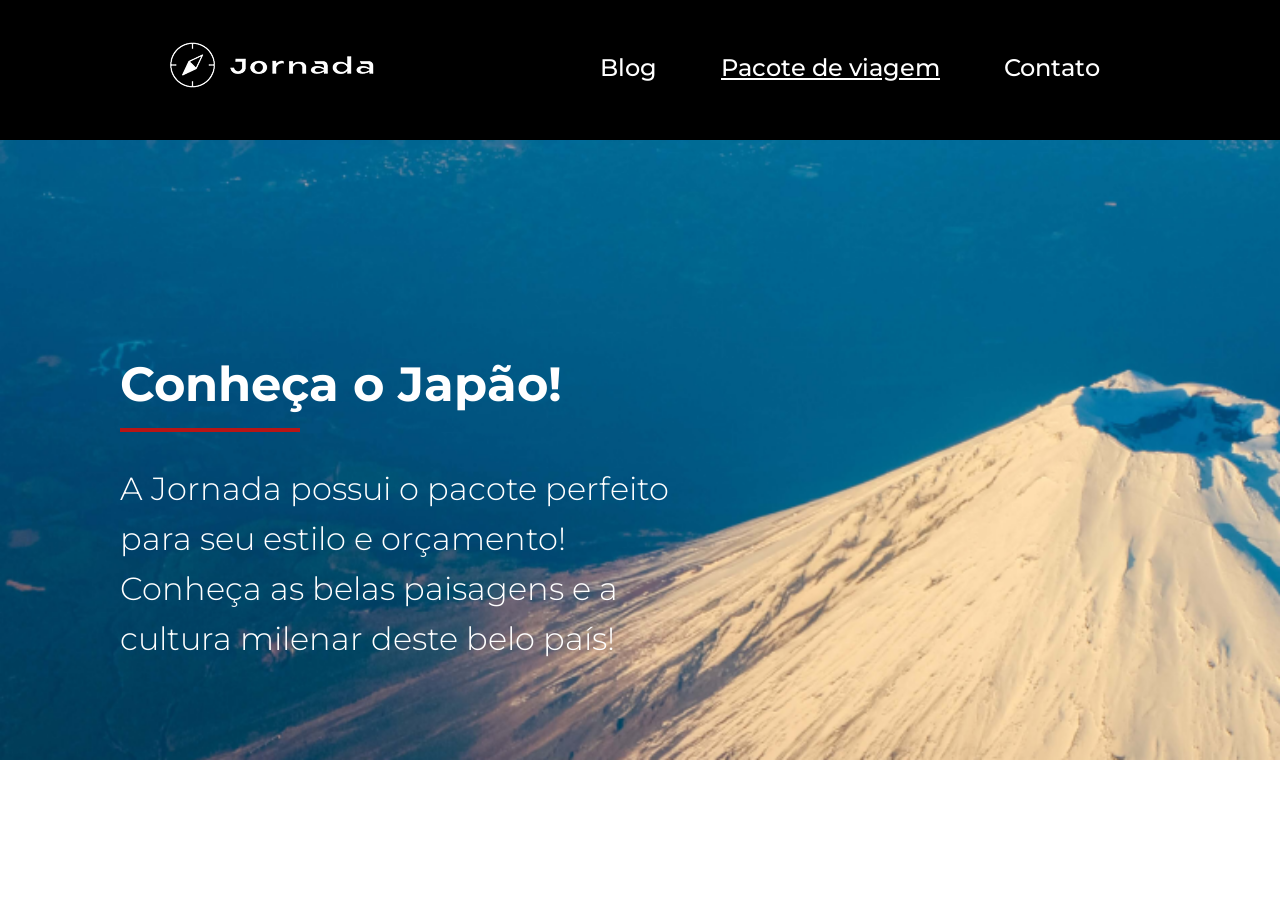
==== travel-package.html @ 095acb7a "adiciona estilos ao travel-package-hero" ====
<!DOCTYPE html>
<html lang="pt-br">
<head>
    <meta charset="UTF-8">
    <meta name="viewport" content="width=device-width, initial-scale=1.0">
    <title>Pacotes de Viagem</title>
    <link rel="stylesheet" href="/css/style.css">
</head>
<body class="travel-package">
    <header>
        <a class='logo' href="index.html">
            <img class="img_mobile" src="img/logo_bussola_branca.png"
                alt="Bussola logo do site Painel de viagens na cor branca">
            <img class='img_desktop' src="img/logoo_bussola_branca_grande.png"
                alt="Bussola logo do site Painel de viagens na cor branca com o nome e imagem da bussola em branco">
        </a>
        <div class="menu">
            <label for="menu">
                <img src="img/menu.png" alt="O menu em 3 barras deitadas na cor branca ">
            </label>
            <input type="checkbox" id="menu" hidden>
            <nav>
                <ul class="listLinks">
                    <li>
                        <a href="blog.html" title="acessar Blog">Blog</a>
                    </li>
                    <li>
                        <a href="pacotes.html" title="acessar Pacotes de viagem" class="active">Pacote de viagem</a>
                    </li>
                    <li>
                        <a href="contato.html" title="acessar Contato">Contato</a>
                    </li>
                </ul>
            </nav>
        </div>
    </header>
    <section class="travel-package-hero">
        <div class="travel-hero-container">
            <div class="hero-img">
            <div class="travel-hero-text">
                <h1>Conheça o Japão!</h1>
                <hr>
                <p>A Jornada possui o pacote perfeito para seu estilo e orçamento! Conheça as belas paisagens e a  cultura milenar deste belo país!</p>
            </div>
            </div> 
        </div>
    </section>
</body>
</html>
---- css/style.css ----
@import url(global.css);
@import url(header.css); 
@import url(hero.css);
@import url(offers.css);
@import url(categories.css);
@import url(destinations.css);
@import url(payments.css);
@import url(testimonials.css);
@import url(hero-footer.css);
@import url(footer.css);
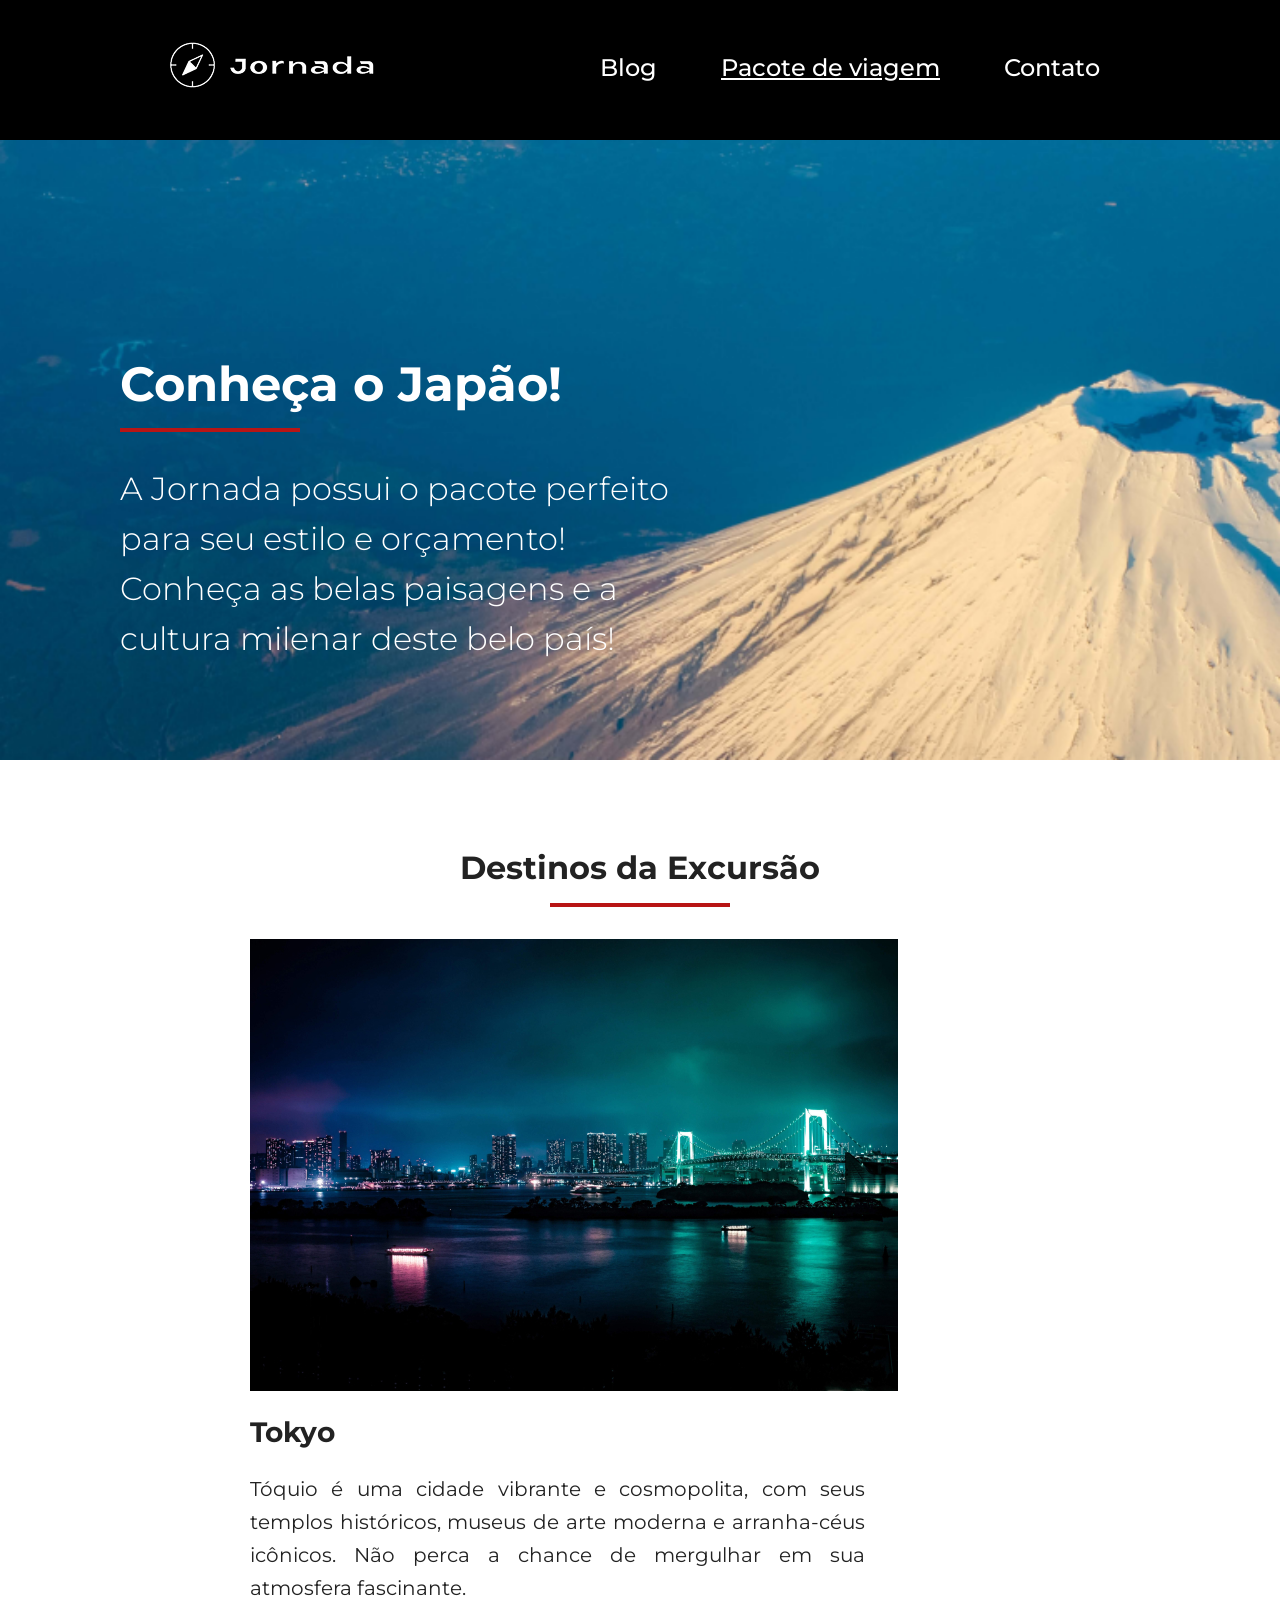
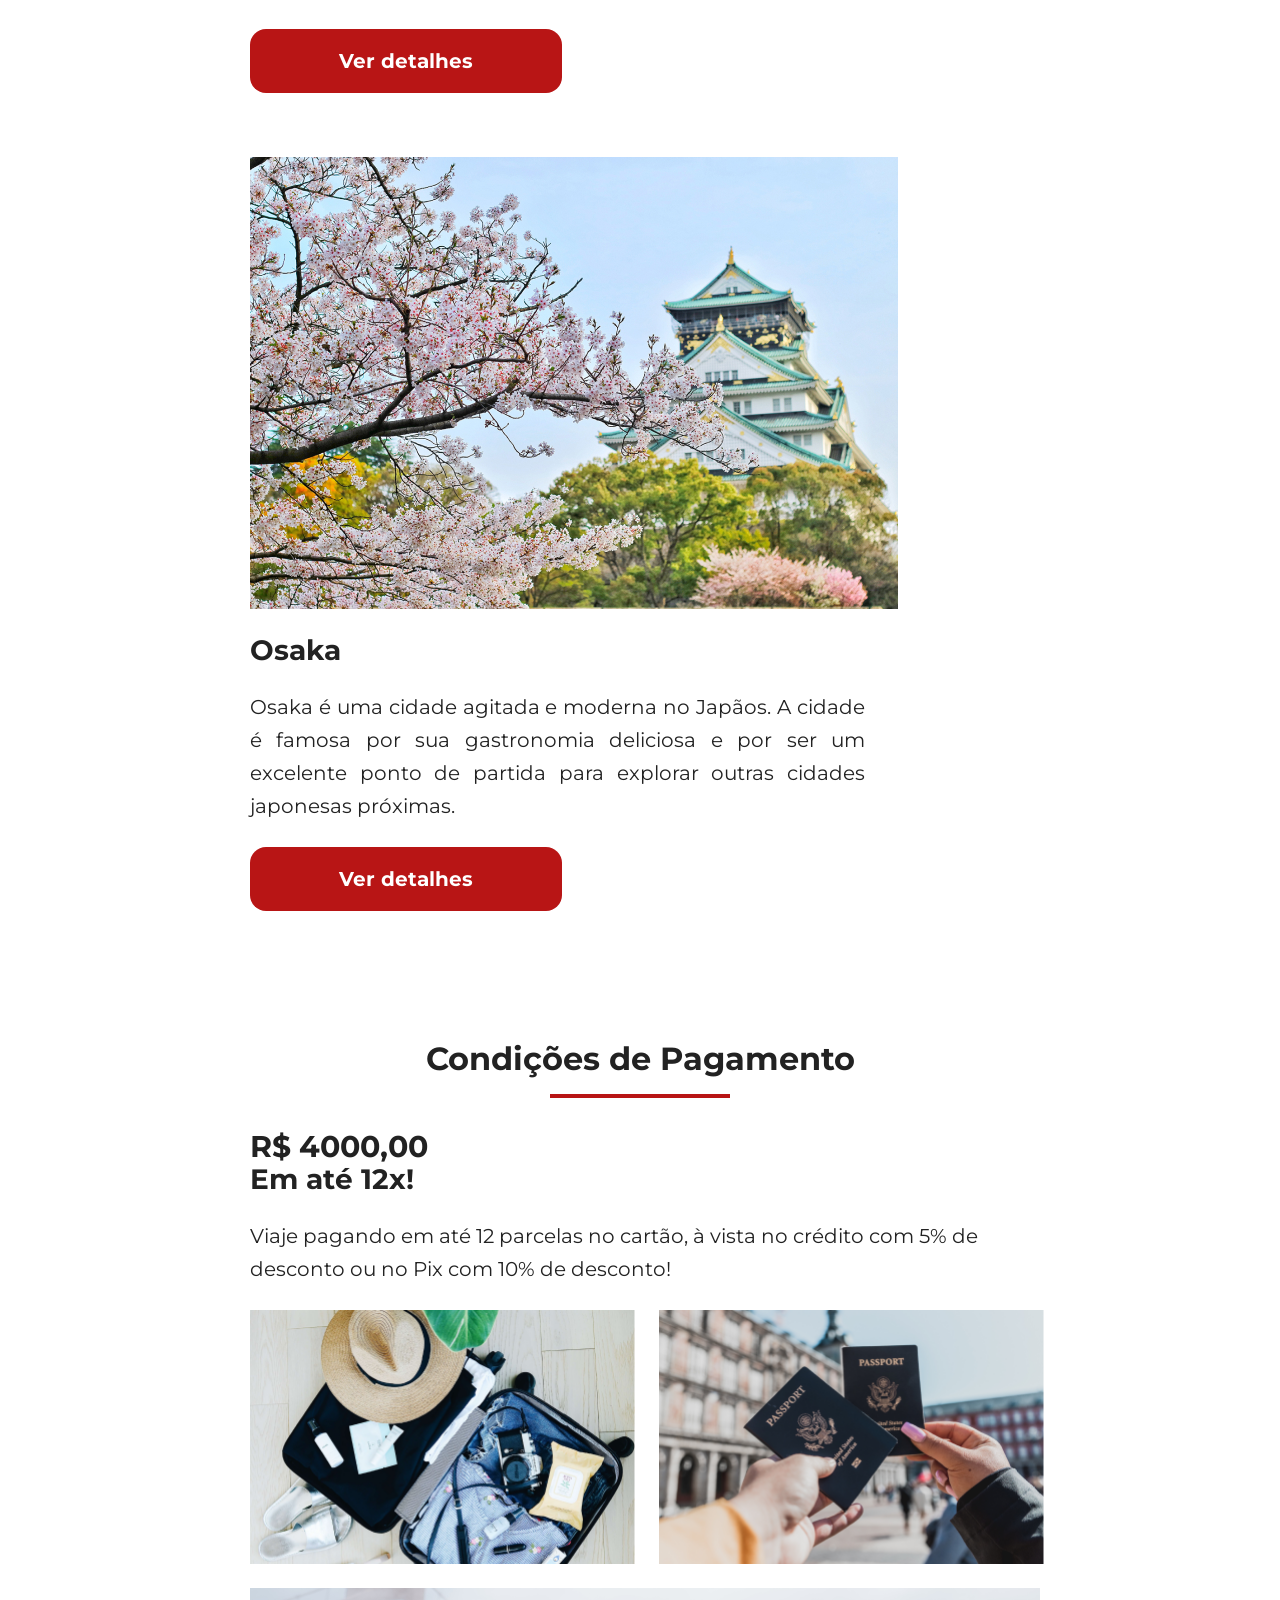
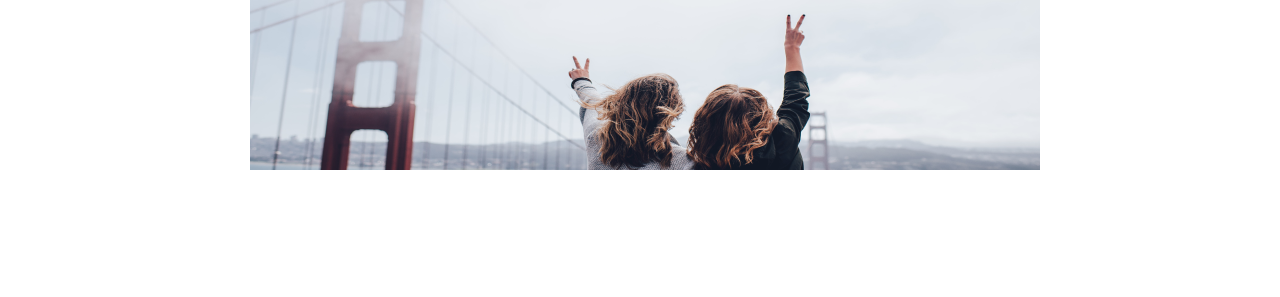
==== commit 71ea61df: "adiciona estilos destinations e paymentes" ====
--- a/travel-package.html
+++ b/travel-package.html
@@ -45,5 +45,59 @@
             </div> 
         </div>
     </section>
+    <section class="destinations">
+        <div class="section-title">
+            <h2>Destinos da Excursão</h2>
+            <hr>
+        </div>
+        <div class="destinations-items">
+            <article class="item">
+                <header>
+                    <div class="img-tokyo"></div>
+                    <h4>Tokyo</h4>
+                </header>
+                <p>
+                    Tóquio é uma cidade vibrante e cosmopolita, com seus templos históricos, museus de arte moderna e
+                    arranha-céus icônicos. Não perca a chance de mergulhar em sua atmosfera fascinante.
+                </p>
+                <footer>
+                    <a href="#" class="button-link">Ver detalhes</a>
+                </footer>
+            </article>
+            <article class="item">
+                <header>
+                    <div class="img-osaka">
+                    </div>
+                    <h4>Osaka</h4>
+                </header>
+                <p>
+                    Osaka é uma cidade agitada e moderna no Japãos. A cidade é famosa por sua gastronomia deliciosa e
+                    por ser um excelente ponto de partida para explorar outras cidades japonesas próximas.
+                </p>
+                <footer>
+                    <a href="#" class="button-link">Ver detalhes</a>
+                </footer>
+            </article>
+        </div>
+    </section>
+    <section class="payments">
+        <div class="section-title">
+            <h2>Condições de Pagamento</h2>
+            <hr>
+        </div>
+        <div class="content-payments">
+            <div class="content-text pay">
+                <h2>R$ 4000,00</h2>
+                <h3>Em até 12x!</h3>
+                <p>Viaje pagando em até 12 parcelas no cartão, à vista no crédito com 5% de desconto ou no Pix com 10%
+                    de desconto!</p>
+            </div>
+            <div class="image-gallery">
+                <div class="travel-package image-bag"></div>
+                <div class="travel-package image-passport"></div>
+                <div class="travel-package image-people colspan-2"></div>
+            </div>
+        </div>
+    </section>
 </body>
 </html>
